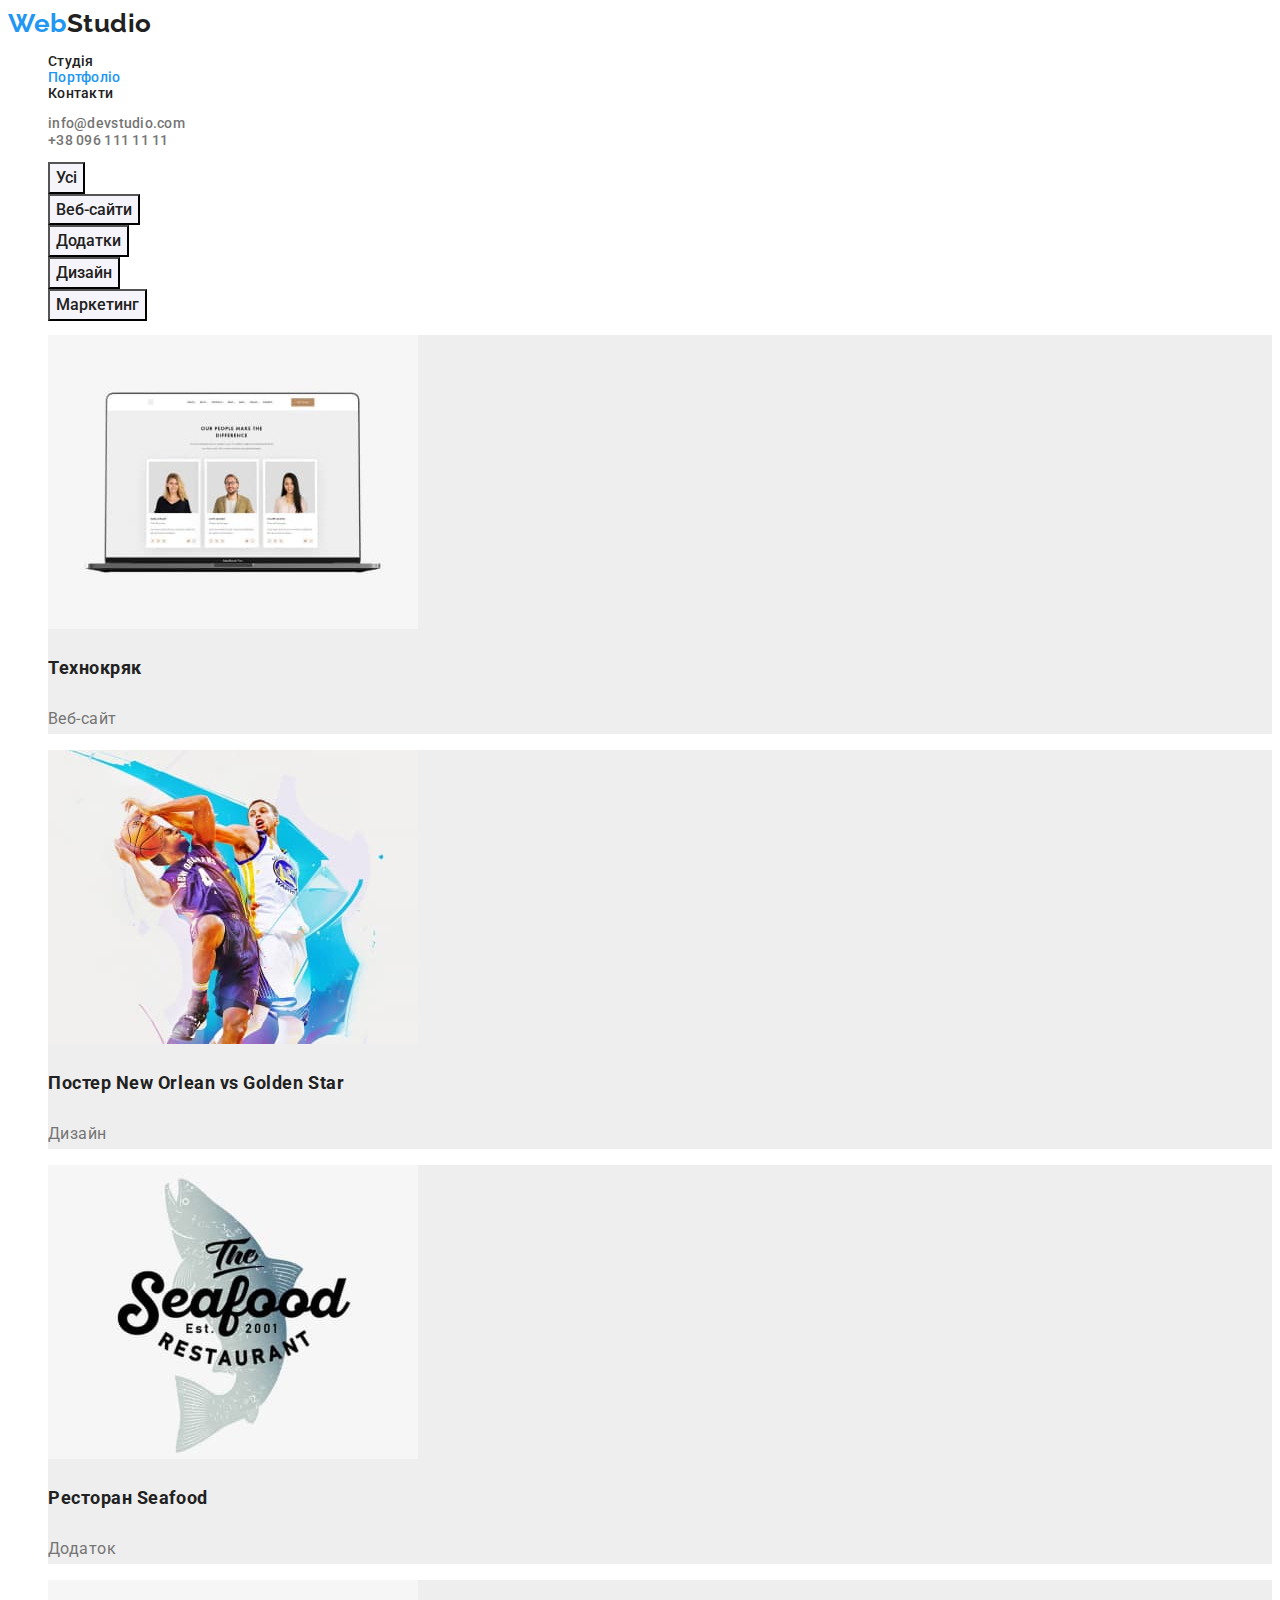
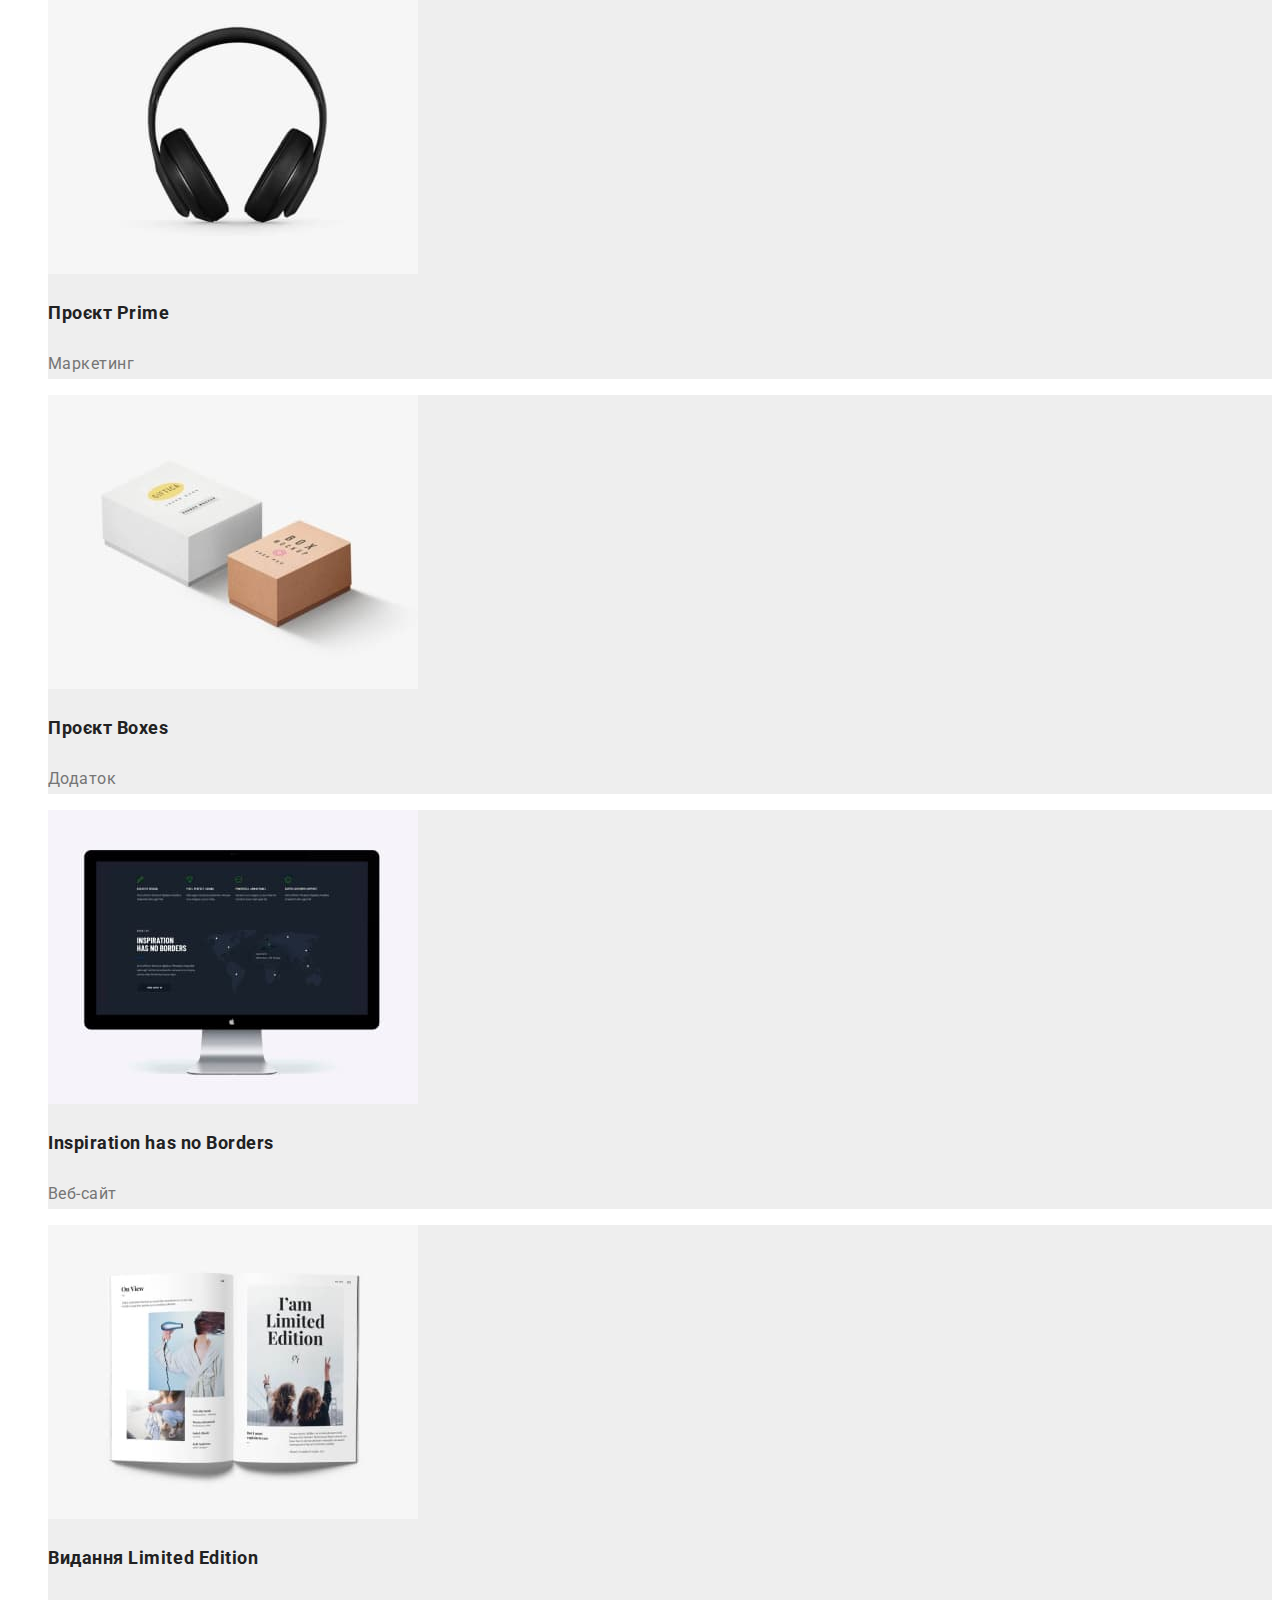
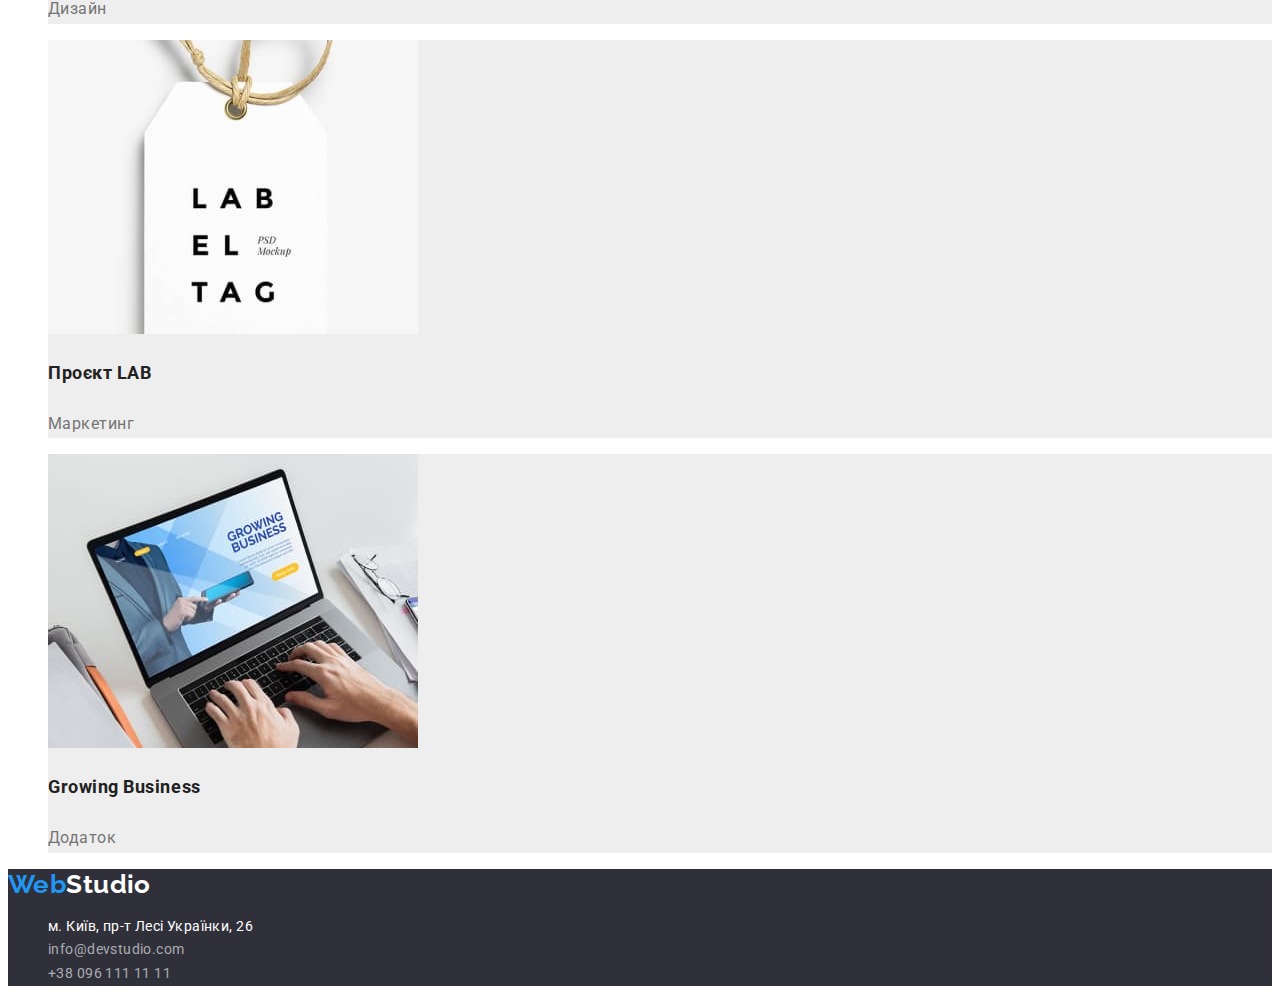
==== portfolio.html @ 10170896 "copied files" ====
<!DOCTYPE html>
<html lang="uk">
  <head>
    <meta charset="UTF-8" />
    <meta http-equiv="X-UA-Compatible" content="IE=edge" />
    <meta name="viewport" content="width=device-width, initial-scale=1.0" />
    <title>Портфоліо</title>
    <link rel="stylesheet" href="./css/styles.css" />
    <link
      href="https://fonts.googleapis.com/css2?family=Oleo+Script&family=Raleway:wght@700&family=Roboto:wght@400;500;700;900&display=swap"
      rel="stylesheet"
    />
  </head>
  <body class="page">
    <header class="page-header">
      <nav class="site-nav">
        <a href="./index.html" class="logo"><span class="logo-blue">Web</span>Studio</a>
        <ul class="site-nav-list">
          <li><a href="./index.html" class="link">Студія</a></li>
          <li><a href="./portfolio.html" class="link current">Портфоліо</a></li>
          <li><a href="" class="link">Контакти</a></li>
        </ul>
      </nav>
      <ul class="auth-nav">
        <li><a href="mailto:info@devstudio.com" class="link">info@devstudio.com</a></li>
        <li><a href="tel:+380961111111" class="link">+38 096 111 11 11</a></li>
      </ul>
    </header>
    <main class="main">
      <section>
        <h1 hidden class="visusally-hiden">Портоліо</h1>
        <!-- Портфоліо -->
        <ul class="buttons-list">
          <li><button type="button" class="btn-page">Усі</button></li>
          <li><button type="button" class="btn-page">Веб-сайти</button></li>
          <li><button type="button" class="btn-page">Додатки</button></li>
          <li><button type="button" class="btn-page">Дизайн</button></li>
          <li><button type="button" class="btn-page">Маркетинг</button></li>
        </ul>
        <ul class="portfolio">
          <li>
            <img src="./images/portfolio/Технокряк.jpg" alt="Технокряк" width="370" />
            <h3 class="list-title">Технокряк</h3>
            <p class="main-text">Веб-сайт</p>
          </li>
          <li>
            <img src="./images/portfolio/ПостерNew.jpg"
              alt="Постер New Orlean vs Golden Star"
              width="370"
            />
            <h3 class="list-title">Постер New Orlean vs Golden Star</h3>
            <p class="main-text">Дизайн</p>
          </li>
          <li>
            <img src="./images/portfolio/Ресторан.jpg" alt="Ресторан Seafood" width="370" />
            <h3 class="list-title">Ресторан Seafood</h3>
            <p class="main-text">Додаток</p>
          </li>
          <li>
            <img src="./images/portfolio/ПроєктPrime.jpg" alt="Проєкт Prime" width="370" />
            <h3 class="list-title">Проєкт Prime</h3>
            <p class="main-text">Маркетинг</p>
          </li>
          <li>
            <img src="./images/portfolio/ПроєктBoxes.jpg" alt="Проєкт Boxes" width="370" />
            <h3 class="list-title">Проєкт Boxes</h3>
            <p class="main-text">Додаток</p>
          </li>
          <li>
            <img
              src="./images/portfolio/Inspiration.jpg"
              alt="Inspiration has no Borders"
              width="370"
            />
            <h3 class="list-title">Inspiration has no Borders</h3>
            <p class="main-text">Веб-сайт</p>
          </li>
          <li>
            <img src="./images/portfolio/Видання.jpg" alt="Видання Limited Edition" width="370" />
            <h3 class="list-title">Видання Limited Edition</h3>
            <p class="main-text">Дизайн</p>
          </li>
          <li>
            <img src="./images/portfolio/ПроєктLAB.jpg" alt="Проєкт LAB" width="370" />
            <h3 class="list-title">Проєкт LAB</h3>
            <p class="main-text">Маркетинг</p>
          </li>
          <li>
            <img src="./images/portfolio/Growing.jpg" alt="Growing Business" width="370" />
            <h3 class="list-title">Growing Business</h3>
            <p class="main-text">Додаток</p>
          </li>
        </ul>
      </section>
    </main>
    <footer class="footer">
      <section>
        <!-- Підвал -->
        <a href="./index.html" class="logo-footer"><span class="logo-blue">Web</span>Studio</a>
        <address>
          <ul class="contacts-list">
            <li>
              <a href="https://goo.gl/maps/DitQ5L7CLAvDK1iu7" target="_blank" class="link"
                >м. Київ, пр-т Лесі Українки, 26</a
              >
            </li>
            <li><a href="mailto:info@devstudio.com" class="link-to">info@devstudio.com</a></li>
            <li><a href="tel:+380961111111" class="link-to">+38 096 111 11 11</a></li>
          </ul>
        </address>
      </section>
    </footer>
  </body>
</html>
---- css/styles.css ----
:root {
  --primary-text-color: #757575;
  --secondary-text-color: #212121;
  --accent-color: #2196f3;
  --main-backgroud-color: #f5f5f5;
  --dark-background-color: #2f303a;
  --background-color-header: #ffffff;
  --filters-color: #f5f4fa;
  --addinational-background-color: #eeeeee;
  --links-color: rgba(255, 255, 255, 0.6);
}
/*   основний колір тексту  #757575 */
/* вторинний колір тексту #212121 */
/* білий #FFFFFF */
/* акцент #2196F3 */

/* колір шапки #FFFFFF */
/* основний колір фону #F5F5F5 */
/* колір фона 1 #F5F4FA */
/* колір фона 2 #2F303A */
.page {
  background-color: var(--main-background-color);
  font-family: 'Roboto', sans-serif;
  font-style: normal;
  font-size: 14px;
  letter-spacing: 0.03em;
  color: var(--primary-text-color);
}
li {
  list-style-type: none;
}
/* header styles */
.page .logo,
.logo-footer {
  font-family: 'Raleway', sans-serif;
  font-style: normal;
  font-weight: 700;
  font-size: 26px;
  line-height: 1.2;
}
.page-header {
  background-color: var(--background-color-header);
}
.logo {
  color: var(--secondary-text-color);
}
.logo-blue {
  color: var(--accent-color);
}
.site-nav a,
.auth-nav a {
  text-decoration: none;
  font-weight: 500;
  font-size: 14px;
  line-height: 1.15;
  letter-spacing: 0.02em;
}
.site-nav a {
  color: var(--secondary-text-color);
}
.auth-nav a {
  color: var(--primary-text-color);
}
.link.current {
  color: var(--accent-color);
}
.link:hover,
.link:focus {
  color: var(--accent-color);
}
/* hero styles */
.hero,
.btn {
  color: var(--background-color-header);
  background-color: var(--dark-background-color);
}
.hero-title {
  font-weight: 900;
  font-size: 44px;
  line-height: 1.36;
  text-align: center;
  letter-spacing: 0.06em;
  text-transform: uppercase;
}
.btn {
  background-color: var(--accent-color);
  font-weight: 700;
  font-size: 16px;
  line-height: 1.88;
  letter-spacing: 00.03em;
  font-family: inherit;
}
/* main styles */
main .main {
  background-color: var(--main-backgroud-color);
}
.list-title-list li {
  background-color: var(--background-color-header);
}
.team-box {
  background-color: var(--filters-color);
}
.list-title {
  color: var(--secondary-text-color);
  font-weight: 500;
  font-size: 16px;
  line-height: 1.17;
  letter-spacing: 0.03em;
}
.main-list .list-title {
  font-weight: 700;
  font-size: 14px;
  line-height: 1.12;
}
.portfolio .list-title {
  font-weight: 700;
  font-size: 18px;
  line-height: 2;
}
.main-text {
  color: var(--primary-text-color);
  font-weight: 400;
  font-size: 14px;
  line-height: 1.7;
  letter-spacing: 0.03em;
}
.team-box .main-text {
  font-weight: 400;
  font-size: 16px;
  line-height: 1.18;
}
.portfolio .main-text {
  font-weight: 400;
  font-size: 16px;
  line-height: 1.87;
}
.title {
  color: var(--secondary-text-color);
  font-weight: 700;
  font-size: 36px;
  line-height: 1.16;
  text-align: center;
  letter-spacing: 0.03em;
}
.btn-page {
  background-color: var(--filters-color);
  color: var(--secondary-text-color);
  font-weight: 500;
  font-size: 16px;
  line-height: 1.62;
  font-family: inherit;
}
.btn-page:hover,
.btn-page:focus {
  background-color: var(--accent-color);
  color: var(--background-color-header);
}
.buttons-list {
  background-color: var(--background-color-header);
}
.portfolio li {
  background-color: var(--addinational-background-color);
}
/* footer styles */
.footer {
  background-color: var(--dark-background-color);
}
.logo-footer {
  text-decoration: none;
  color: var(--background-color-header);
}
.contacts-list a {
  color: var(--background-color-header);
  text-decoration: none;
  font-style: normal;
}
.footer .link-to {
  color: var(--links-color);
  font-style: normal;
  font-weight: 400;
  font-size: 14px;
  line-height: 1.71;
}
.footer .link {
  font-weight: 400;
  font-size: 14px;
  line-height: 1.71;
}
.footer .link-to:hover,
.footer .link-to:focus {
  color: var(--accent-color);
}
.visually-hidden {
  position: absolute;
  white-space: nowrap;
  width: 1px;
  height: 1px;
  overflow: hidden;
  border: 0;
  padding: 0;
  clip: rect(0 0 0 0);
  clip-path: inset(50%);
  margin: -1px;
}
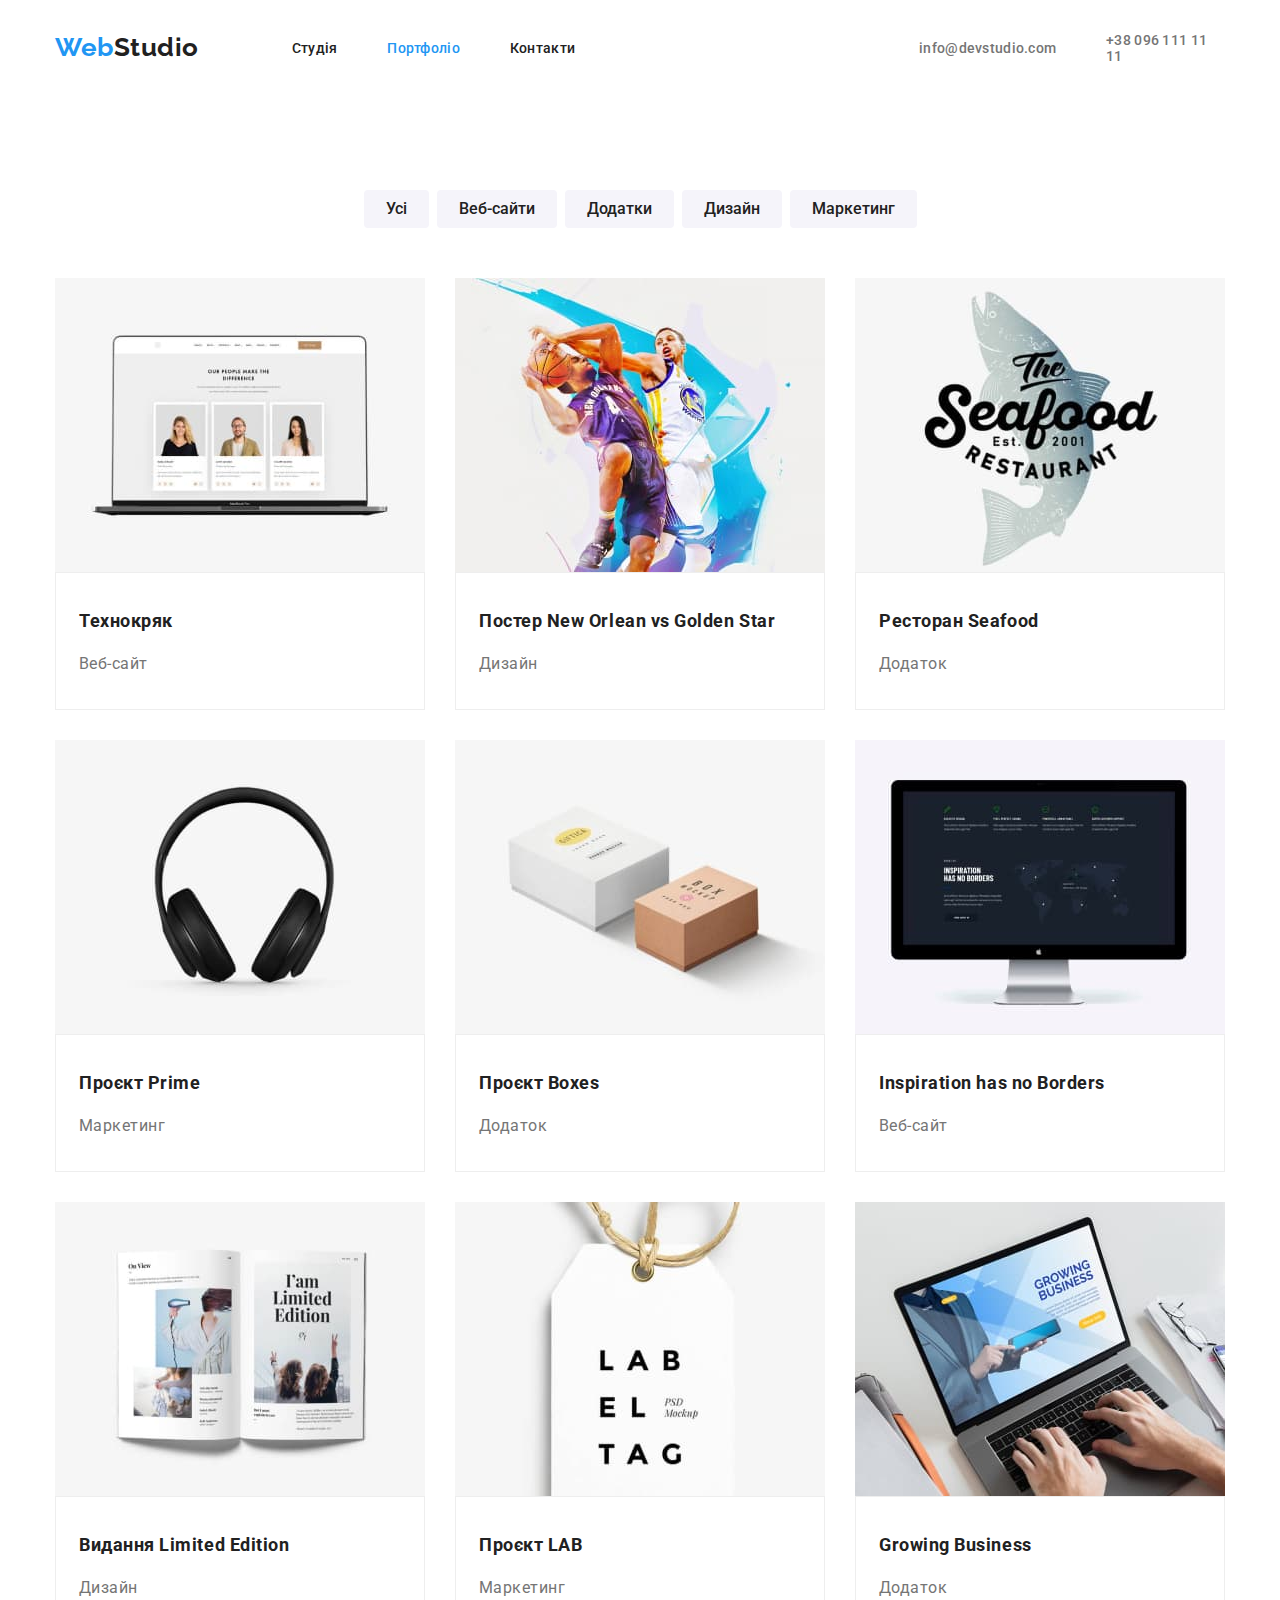
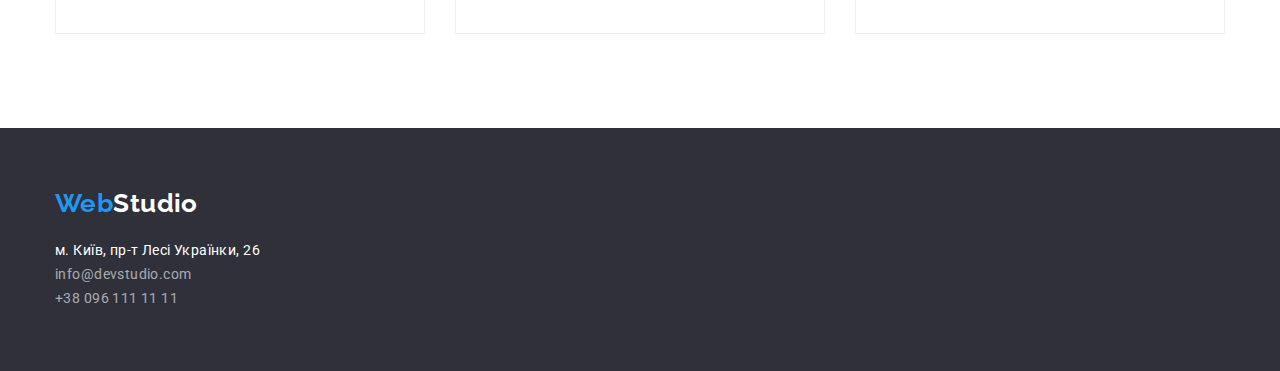
==== commit 69c8282f: "added styles" ====
--- a/portfolio.html
+++ b/portfolio.html
@@ -5,6 +5,10 @@
     <meta http-equiv="X-UA-Compatible" content="IE=edge" />
     <meta name="viewport" content="width=device-width, initial-scale=1.0" />
     <title>Портфоліо</title>
+    <link
+      rel="stylesheet"
+      href="https://cdnjs.cloudflare.com/ajax/libs/modern-normalize/1.1.0/modern-normalize.min.css"
+    />
     <link rel="stylesheet" href="./css/styles.css" />
     <link
       href="https://fonts.googleapis.com/css2?family=Oleo+Script&family=Raleway:wght@700&family=Roboto:wght@400;500;700;900&display=swap"
@@ -13,101 +17,128 @@
   </head>
   <body class="page">
     <header class="page-header">
-      <nav class="site-nav">
-        <a href="./index.html" class="logo"><span class="logo-blue">Web</span>Studio</a>
-        <ul class="site-nav-list">
-          <li><a href="./index.html" class="link">Студія</a></li>
-          <li><a href="./portfolio.html" class="link current">Портфоліо</a></li>
-          <li><a href="" class="link">Контакти</a></li>
+      <div class="container page-container">
+        <nav class="site-nav">
+          <a href="./index.html" class="logo"><span class="logo-blue">Web</span>Studio</a>
+          <ul class="site-nav-list">
+            <li><a href="./index.html" class="link">Студія</a></li>
+            <li><a href="./portfolio.html" class="link current">Портфоліо</a></li>
+            <li><a href="" class="link item">Контакти</a></li>
+          </ul>
+        </nav>
+        <ul class="auth-nav">
+          <li><a href="mailto:info@devstudio.com" class="link">info@devstudio.com</a></li>
+          <li><a href="tel:+380961111111" class="link item">+38 096 111 11 11</a></li>
         </ul>
-      </nav>
-      <ul class="auth-nav">
-        <li><a href="mailto:info@devstudio.com" class="link">info@devstudio.com</a></li>
-        <li><a href="tel:+380961111111" class="link">+38 096 111 11 11</a></li>
-      </ul>
+      </div>
     </header>
     <main class="main">
-      <section>
-        <h1 hidden class="visusally-hiden">Портоліо</h1>
-        <!-- Портфоліо -->
-        <ul class="buttons-list">
-          <li><button type="button" class="btn-page">Усі</button></li>
-          <li><button type="button" class="btn-page">Веб-сайти</button></li>
-          <li><button type="button" class="btn-page">Додатки</button></li>
-          <li><button type="button" class="btn-page">Дизайн</button></li>
-          <li><button type="button" class="btn-page">Маркетинг</button></li>
-        </ul>
-        <ul class="portfolio">
-          <li>
-            <img src="./images/portfolio/Технокряк.jpg" alt="Технокряк" width="370" />
-            <h3 class="list-title">Технокряк</h3>
-            <p class="main-text">Веб-сайт</p>
-          </li>
-          <li>
-            <img src="./images/portfolio/ПостерNew.jpg"
-              alt="Постер New Orlean vs Golden Star"
-              width="370"
-            />
-            <h3 class="list-title">Постер New Orlean vs Golden Star</h3>
-            <p class="main-text">Дизайн</p>
-          </li>
-          <li>
-            <img src="./images/portfolio/Ресторан.jpg" alt="Ресторан Seafood" width="370" />
-            <h3 class="list-title">Ресторан Seafood</h3>
-            <p class="main-text">Додаток</p>
-          </li>
-          <li>
-            <img src="./images/portfolio/ПроєктPrime.jpg" alt="Проєкт Prime" width="370" />
-            <h3 class="list-title">Проєкт Prime</h3>
-            <p class="main-text">Маркетинг</p>
-          </li>
-          <li>
-            <img src="./images/portfolio/ПроєктBoxes.jpg" alt="Проєкт Boxes" width="370" />
-            <h3 class="list-title">Проєкт Boxes</h3>
-            <p class="main-text">Додаток</p>
-          </li>
-          <li>
-            <img
-              src="./images/portfolio/Inspiration.jpg"
-              alt="Inspiration has no Borders"
-              width="370"
-            />
-            <h3 class="list-title">Inspiration has no Borders</h3>
-            <p class="main-text">Веб-сайт</p>
-          </li>
-          <li>
-            <img src="./images/portfolio/Видання.jpg" alt="Видання Limited Edition" width="370" />
-            <h3 class="list-title">Видання Limited Edition</h3>
-            <p class="main-text">Дизайн</p>
-          </li>
-          <li>
-            <img src="./images/portfolio/ПроєктLAB.jpg" alt="Проєкт LAB" width="370" />
-            <h3 class="list-title">Проєкт LAB</h3>
-            <p class="main-text">Маркетинг</p>
-          </li>
-          <li>
-            <img src="./images/portfolio/Growing.jpg" alt="Growing Business" width="370" />
-            <h3 class="list-title">Growing Business</h3>
-            <p class="main-text">Додаток</p>
-          </li>
-        </ul>
+      <section class="container section">
+        <div class="container-buttons">
+          <h2 hidden class="visusally-hiden">Портоліо</h2>
+          <!-- Портфоліо -->
+          <ul class="buttons-list">
+            <li><button type="button" class="btn-page">Усі</button></li>
+            <li><button type="button" class="btn-page">Веб-сайти</button></li>
+            <li><button type="button" class="btn-page">Додатки</button></li>
+            <li><button type="button" class="btn-page">Дизайн</button></li>
+            <li><button type="button" class="btn-page">Маркетинг</button></li>
+          </ul>
+        </div>
+        <div class="container">
+          <ul class="portfolio">
+            <li>
+              <img src="./images/portfolio/Технокряк.jpg" alt="Технокряк" width="370" />
+              <div class="port-box">
+                <h3 class="list-title">Технокряк</h3>
+                <p class="main-text">Веб-сайт</p>
+              </div>
+            </li>
+            <li>
+              <img
+                src="./images/portfolio/ПостерNew.jpg"
+                alt="Постер New Orlean vs Golden Star"
+                width="370"
+              />
+              <div class="port-box">
+                <h3 class="list-title">Постер New Orlean vs Golden Star</h3>
+                <p class="main-text">Дизайн</p>
+              </div>
+            </li>
+            <li>
+              <img src="./images/portfolio/Ресторан.jpg" alt="Ресторан Seafood" width="370" />
+              <div class="port-box">
+                <h3 class="list-title">Ресторан Seafood</h3>
+                <p class="main-text">Додаток</p>
+              </div>
+            </li>
+            <li>
+              <img src="./images/portfolio/ПроєктPrime.jpg" alt="Проєкт Prime" width="370" />
+              <div class="port-box">
+                <h3 class="list-title">Проєкт Prime</h3>
+                <p class="main-text">Маркетинг</p>
+              </div>
+            </li>
+            <li>
+              <img src="./images/portfolio/ПроєктBoxes.jpg" alt="Проєкт Boxes" width="370" />
+              <div class="port-box">
+                <h3 class="list-title">Проєкт Boxes</h3>
+                <p class="main-text">Додаток</p>
+              </div>
+            </li>
+            <li>
+              <img
+                src="./images/portfolio/Inspiration.jpg"
+                alt="Inspiration has no Borders"
+                width="370"
+              />
+              <div class="port-box">
+                <h3 class="list-title">Inspiration has no Borders</h3>
+                <p class="main-text">Веб-сайт</p>
+              </div>
+            </li>
+            <li>
+              <img src="./images/portfolio/Видання.jpg" alt="Видання Limited Edition" width="370" />
+              <div class="port-box">
+                <h3 class="list-title">Видання Limited Edition</h3>
+                <p class="main-text">Дизайн</p>
+              </div>
+            </li>
+            <li>
+              <img src="./images/portfolio/ПроєктLAB.jpg" alt="Проєкт LAB" width="370" />
+              <div class="port-box">
+                <h3 class="list-title">Проєкт LAB</h3>
+                <p class="main-text">Маркетинг</p>
+              </div>
+            </li>
+            <li>
+              <img src="./images/portfolio/Growing.jpg" alt="Growing Business" width="370" />
+              <div class="port-box">
+                <h3 class="list-title">Growing Business</h3>
+                <p class="main-text">Додаток</p>
+              </div>
+            </li>
+          </ul>
+        </div>
       </section>
     </main>
     <footer class="footer">
       <section>
         <!-- Підвал -->
-        <a href="./index.html" class="logo-footer"><span class="logo-blue">Web</span>Studio</a>
-        <address>
-          <ul class="contacts-list">
-            <li>
-              <a href="https://goo.gl/maps/DitQ5L7CLAvDK1iu7" target="_blank" class="link"
-                >м. Київ, пр-т Лесі Українки, 26</a
-              >
-            </li>
-            <li><a href="mailto:info@devstudio.com" class="link-to">info@devstudio.com</a></li>
-            <li><a href="tel:+380961111111" class="link-to">+38 096 111 11 11</a></li>
-          </ul>
-        </address>
+        <div class="container footer-container">
+          <a href="./index.html" class="logo-footer"><span class="logo-blue">Web</span>Studio</a>
+          <address>
+            <ul class="contacts-list">
+              <li>
+                <a href="https://goo.gl/maps/DitQ5L7CLAvDK1iu7" target="_blank" class="link"
+                  >м. Київ, пр-т Лесі Українки, 26</a
+                >
+              </li>
+              <li><a href="mailto:info@devstudio.com" class="link-to">info@devstudio.com</a></li>
+              <li><a href="tel:+380961111111" class="link-to">+38 096 111 11 11</a></li>
+            </ul>
+          </address>
+        </div>
       </section>
     </footer>
   </body>
--- a/css/styles.css
+++ b/css/styles.css
@@ -18,6 +18,41 @@
 /* основний колір фону #F5F5F5 */
 /* колір фона 1 #F5F4FA */
 /* колір фона 2 #2F303A */
+h1,
+h2,
+h3,
+h4,
+h5,
+h6,
+p {
+  margin: 0;
+}
+ul,
+ol {
+  list-style: none;
+  padding: 0;
+  margin: 0;
+}
+img {
+  display: block;
+  max-width: 100%;
+  height: auto;
+}
+a {
+  text-decoration: none;
+}
+
+.container {
+  width: 1200px;
+  margin-left: auto;
+  margin-right: auto;
+  padding-left: 15px;
+  padding-right: 15px;
+}
+.section {
+  padding: 94px 0;
+}
+
 .page {
   background-color: var(--main-background-color);
   font-family: 'Roboto', sans-serif;
@@ -30,6 +65,15 @@
   list-style-type: none;
 }
 /* header styles */
+.site-nav,
+.site-nav-list,
+.auth-nav {
+  display: flex;
+  align-items: center;
+}
+.page-container {
+  display: flex;
+}
 .page .logo,
 .logo-footer {
   font-family: 'Raleway', sans-serif;
@@ -49,6 +93,11 @@
 }
 .site-nav a,
 .auth-nav a {
+  padding-bottom: 32px;
+  padding-top: 32px;
+  display: block;
+  margin-right: 50px;
+
   text-decoration: none;
   font-weight: 500;
   font-size: 14px;
@@ -57,6 +106,18 @@
 }
 .site-nav a {
   color: var(--secondary-text-color);
+}
+.site-nav .logo {
+  padding-top: 24px;
+  padding-bottom: 25px;
+  margin-right: 93px;
+}
+.auth-nav {
+  margin-left: 344px;
+}
+.auth-nav .item,
+.site-nav .item {
+  margin-right: 0;
 }
 .auth-nav a {
   color: var(--primary-text-color);
@@ -69,12 +130,21 @@
   color: var(--accent-color);
 }
 /* hero styles */
+.hero-container {
+  display: flex;
+  flex-direction: column;
+}
 .hero,
 .btn {
   color: var(--background-color-header);
   background-color: var(--dark-background-color);
 }
 .hero-title {
+  width: 696px;
+  margin: 0 auto;
+  padding-top: 200px;
+  padding-bottom: 30px;
+
   font-weight: 900;
   font-size: 44px;
   line-height: 1.36;
@@ -83,6 +153,11 @@
   text-transform: uppercase;
 }
 .btn {
+  margin: 0 auto;
+  padding: 10px 32px 10px 32px;
+  margin-top: 30px;
+  margin-bottom: 200px;
+
   background-color: var(--accent-color);
   font-weight: 700;
   font-size: 16px;
@@ -91,6 +166,17 @@
   font-family: inherit;
 }
 /* main styles */
+.main-list {
+  gap: 30px;
+  display: flex;
+}
+
+.main-list li {
+  width: 270px;
+}
+/* .main-list li:not(:last-child){
+      margin-right: 30px;
+} */
 main .main {
   background-color: var(--main-backgroud-color);
 }
@@ -108,16 +194,52 @@
   letter-spacing: 0.03em;
 }
 .main-list .list-title {
+  margin-bottom: 10px;
+
   font-weight: 700;
   font-size: 14px;
   line-height: 1.12;
+}
+
+/* section container */
+
+.section-container {
+  display: flex;
+  flex-direction: column;
+}
+.items {
+  display: flex;
+  gap: 30px;
+  padding-top: 50px;
+}
+.item-photo {
+  width: 370px;
 }
 .portfolio .list-title {
   font-weight: 700;
   font-size: 18px;
   line-height: 2;
 }
+/* Team section */
+
+.list-title-list {
+  padding-top: 50px;
+  padding-bottom: 94px;
+  display: flex;
+  gap: 30px;
+}
+.list-title-list li {
+  width: 270px;
+  display: flex;
+  flex-direction: column;
+  /* shadows */
+  box-shadow: 0px 1px 3px rgba(0, 0, 0, 0.12), 0px 1px 1px rgba(0, 0, 0, 0.14),
+    0px 2px 1px rgba(0, 0, 0, 0.2);
+  border-radius: 0px 0px 4px 4px;
+}
 .main-text {
+  margin: auto;
+  margin-bottom: 30px;
   color: var(--primary-text-color);
   font-weight: 400;
   font-size: 14px;
@@ -135,6 +257,7 @@
   line-height: 1.87;
 }
 .title {
+
   color: var(--secondary-text-color);
   font-weight: 700;
   font-size: 36px;
@@ -142,7 +265,20 @@
   text-align: center;
   letter-spacing: 0.03em;
 }
+.list-title {
+  margin: auto;
+  margin-top: 30px;
+  margin-bottom: 10px;
+}
+/* page 2 */
+
+.buttons-list li:not(:first-child) {
+  margin-left: 8px;
+}
 .btn-page {
+  border: var(--filters-color);
+  border-radius: 4px;
+  padding: 6px 22px 6px 22px;
   background-color: var(--filters-color);
   color: var(--secondary-text-color);
   font-weight: 500;
@@ -156,20 +292,48 @@
   color: var(--background-color-header);
 }
 .buttons-list {
+  display: flex;
+  justify-content: center;
+  padding-bottom: 50px;
+
   background-color: var(--background-color-header);
 }
+.portfolio {
+  display: flex;
+  flex-wrap: wrap;
+  gap: 30px;
+}
 .portfolio li {
-  background-color: var(--addinational-background-color);
+  background-color: var(--background-color-header);
+}
+.portfolio .list-title,
+.portfolio .main-text {
+  max-width: 322px;
+}
+.port-box {
+  border: 1px solid var(--addinational-background-color);
 }
 /* footer styles */
 .footer {
   background-color: var(--dark-background-color);
 }
+.footer-container {
+  flex-direction: column;
+  display: flex;
+}
+.logo-footer {
+  padding-top: 60px;
+  margin-bottom: 20px;
+}
 .logo-footer {
   text-decoration: none;
   color: var(--background-color-header);
 }
+.contacts-list {
+  padding-bottom: 60px;
+}
 .contacts-list a {
+  margin-bottom: 9px;
   color: var(--background-color-header);
   text-decoration: none;
   font-style: normal;
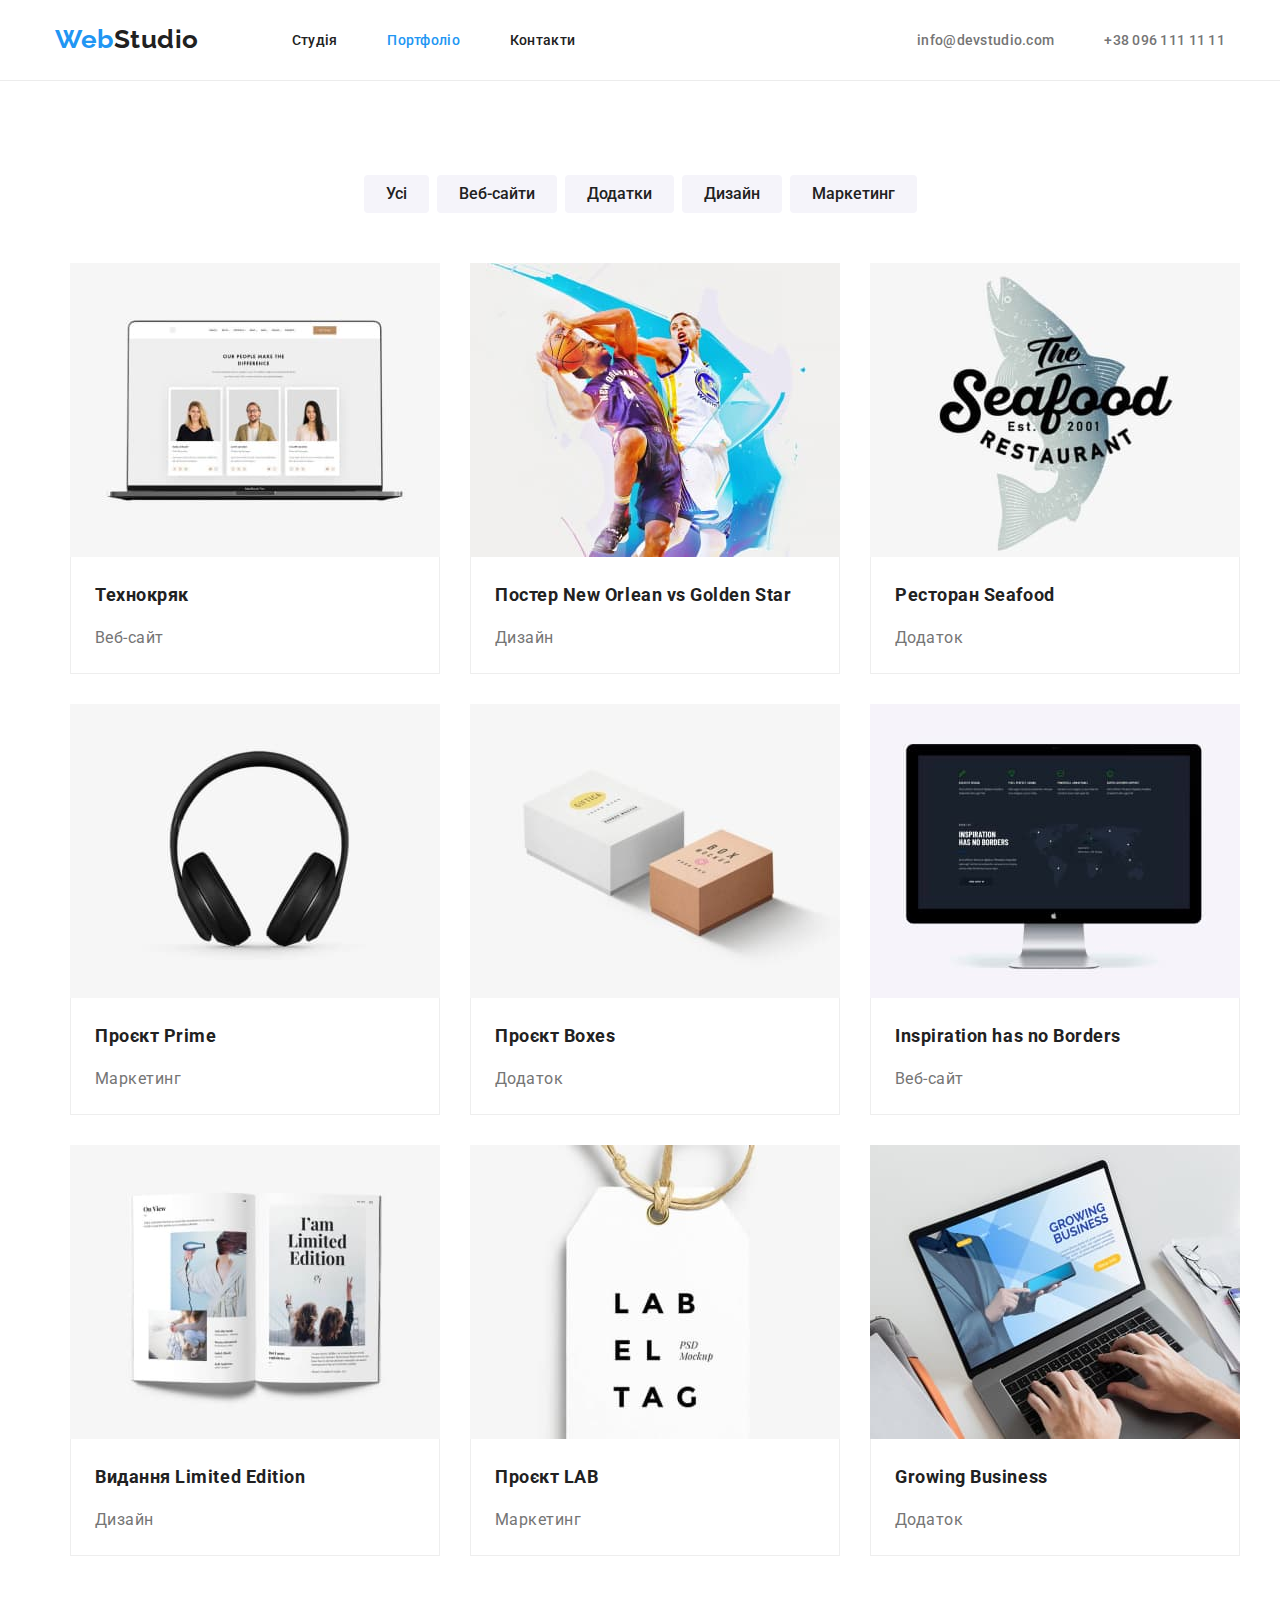
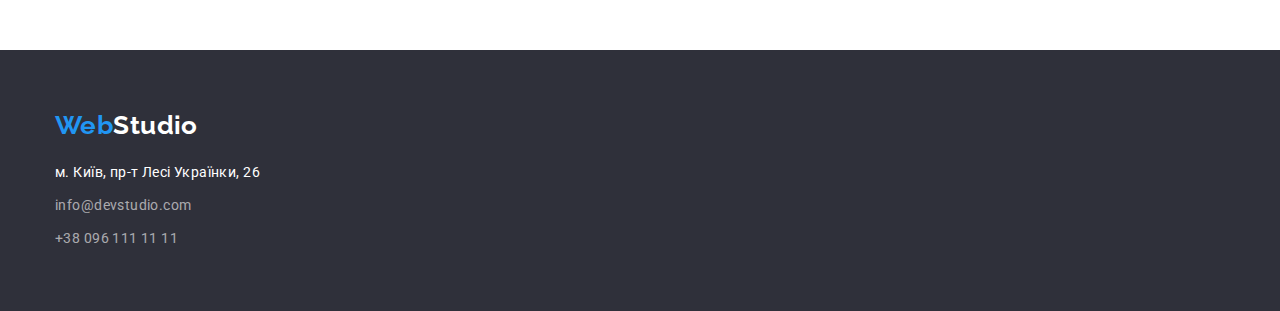
==== commit d6942cd8: "fixed html , css" ====
--- a/portfolio.html
+++ b/portfolio.html
@@ -33,8 +33,8 @@
       </div>
     </header>
     <main class="main">
-      <section class="container section">
-        <div class="container-buttons">
+      <section class="section">
+        <div class="container">
           <h2 hidden class="visusally-hiden">Портоліо</h2>
           <!-- Портфоліо -->
           <ul class="buttons-list">
@@ -44,7 +44,7 @@
             <li><button type="button" class="btn-page">Дизайн</button></li>
             <li><button type="button" class="btn-page">Маркетинг</button></li>
           </ul>
-        </div>
+       
         <div class="container">
           <ul class="portfolio">
             <li>
@@ -120,12 +120,12 @@
             </li>
           </ul>
         </div>
+         </div>
       </section>
     </main>
     <footer class="footer">
-      <section>
         <!-- Підвал -->
-        <div class="container footer-container">
+        <div class="container">
           <a href="./index.html" class="logo-footer"><span class="logo-blue">Web</span>Studio</a>
           <address>
             <ul class="contacts-list">
@@ -139,7 +139,6 @@
             </ul>
           </address>
         </div>
-      </section>
     </footer>
   </body>
 </html>
--- a/css/styles.css
+++ b/css/styles.css
@@ -8,8 +8,9 @@
   --filters-color: #f5f4fa;
   --addinational-background-color: #eeeeee;
   --links-color: rgba(255, 255, 255, 0.6);
-}
-/*   основний колір тексту  #757575 */
+  --border-color: #ECECEC;
+}
+/*   основний колір тексту  #757575 */ 
 /* вторинний колір тексту #212121 */
 /* білий #FFFFFF */
 /* акцент #2196F3 */
@@ -83,6 +84,7 @@
   line-height: 1.2;
 }
 .page-header {
+  border-bottom: 1px solid var(--border-color);
   background-color: var(--background-color-header);
 }
 .logo {
@@ -113,7 +115,7 @@
   margin-right: 93px;
 }
 .auth-nav {
-  margin-left: 344px;
+  margin-left: auto;
 }
 .auth-nav .item,
 .site-nav .item {
@@ -130,20 +132,16 @@
   color: var(--accent-color);
 }
 /* hero styles */
-.hero-container {
-  display: flex;
-  flex-direction: column;
-}
-.hero,
-.btn {
+
+.hero {
+  padding: 200px 0;
+  text-align: center;
   color: var(--background-color-header);
   background-color: var(--dark-background-color);
 }
 .hero-title {
   width: 696px;
   margin: 0 auto;
-  padding-top: 200px;
-  padding-bottom: 30px;
 
   font-weight: 900;
   font-size: 44px;
@@ -153,11 +151,12 @@
   text-transform: uppercase;
 }
 .btn {
-  margin: 0 auto;
+  border: none;
+  border-radius: 4px;
   padding: 10px 32px 10px 32px;
   margin-top: 30px;
-  margin-bottom: 200px;
-
+
+  color: var(--background-color-header);
   background-color: var(--accent-color);
   font-weight: 700;
   font-size: 16px;
@@ -187,6 +186,9 @@
   background-color: var(--filters-color);
 }
 .list-title {
+  margin: auto;
+  margin-bottom: 10px;
+
   color: var(--secondary-text-color);
   font-weight: 500;
   font-size: 16px;
@@ -201,16 +203,22 @@
   line-height: 1.12;
 }
 
-/* section container */
-
-.section-container {
-  display: flex;
-  flex-direction: column;
+/* What we do */
+.section-whatwedo {
+  padding-top: 0;
+}
+.title {
+  margin-bottom: 50px;
+  color: var(--secondary-text-color);
+  font-weight: 700;
+  font-size: 36px;
+  line-height: 1.16;
+  text-align: center;
+  letter-spacing: 0.03em;
 }
 .items {
   display: flex;
   gap: 30px;
-  padding-top: 50px;
 }
 .item-photo {
   width: 370px;
@@ -221,25 +229,23 @@
   line-height: 2;
 }
 /* Team section */
-
+.list-title-list img {
+  margin-bottom: 30px;
+}
 .list-title-list {
-  padding-top: 50px;
-  padding-bottom: 94px;
   display: flex;
   gap: 30px;
 }
 .list-title-list li {
+  text-align: center;
   width: 270px;
-  display: flex;
-  flex-direction: column;
   /* shadows */
   box-shadow: 0px 1px 3px rgba(0, 0, 0, 0.12), 0px 1px 1px rgba(0, 0, 0, 0.14),
     0px 2px 1px rgba(0, 0, 0, 0.2);
   border-radius: 0px 0px 4px 4px;
 }
+
 .main-text {
-  margin: auto;
-  margin-bottom: 30px;
   color: var(--primary-text-color);
   font-weight: 400;
   font-size: 14px;
@@ -247,6 +253,7 @@
   letter-spacing: 0.03em;
 }
 .team-box .main-text {
+  margin-bottom: 30px;
   font-weight: 400;
   font-size: 16px;
   line-height: 1.18;
@@ -256,20 +263,7 @@
   font-size: 16px;
   line-height: 1.87;
 }
-.title {
-
-  color: var(--secondary-text-color);
-  font-weight: 700;
-  font-size: 36px;
-  line-height: 1.16;
-  text-align: center;
-  letter-spacing: 0.03em;
-}
-.list-title {
-  margin: auto;
-  margin-top: 30px;
-  margin-bottom: 10px;
-}
+
 /* page 2 */
 
 .buttons-list li:not(:first-child) {
@@ -305,38 +299,32 @@
 }
 .portfolio li {
   background-color: var(--background-color-header);
-}
-.portfolio .list-title,
-.portfolio .main-text {
-  max-width: 322px;
+
 }
 .port-box {
+  padding: 20px 24px;
   border: 1px solid var(--addinational-background-color);
+  border-top: none;
 }
 /* footer styles */
 .footer {
+  padding: 60px 0px;
   background-color: var(--dark-background-color);
 }
-.footer-container {
-  flex-direction: column;
-  display: flex;
-}
-.logo-footer {
-  padding-top: 60px;
-  margin-bottom: 20px;
+.contacts-list{
+  margin-top: 20px;
 }
 .logo-footer {
   text-decoration: none;
   color: var(--background-color-header);
 }
-.contacts-list {
-  padding-bottom: 60px;
-}
 .contacts-list a {
-  margin-bottom: 9px;
   color: var(--background-color-header);
   text-decoration: none;
   font-style: normal;
+}
+.contacts-list li:not(:last-child){
+  margin-bottom: 9px;
 }
 .footer .link-to {
   color: var(--links-color);
